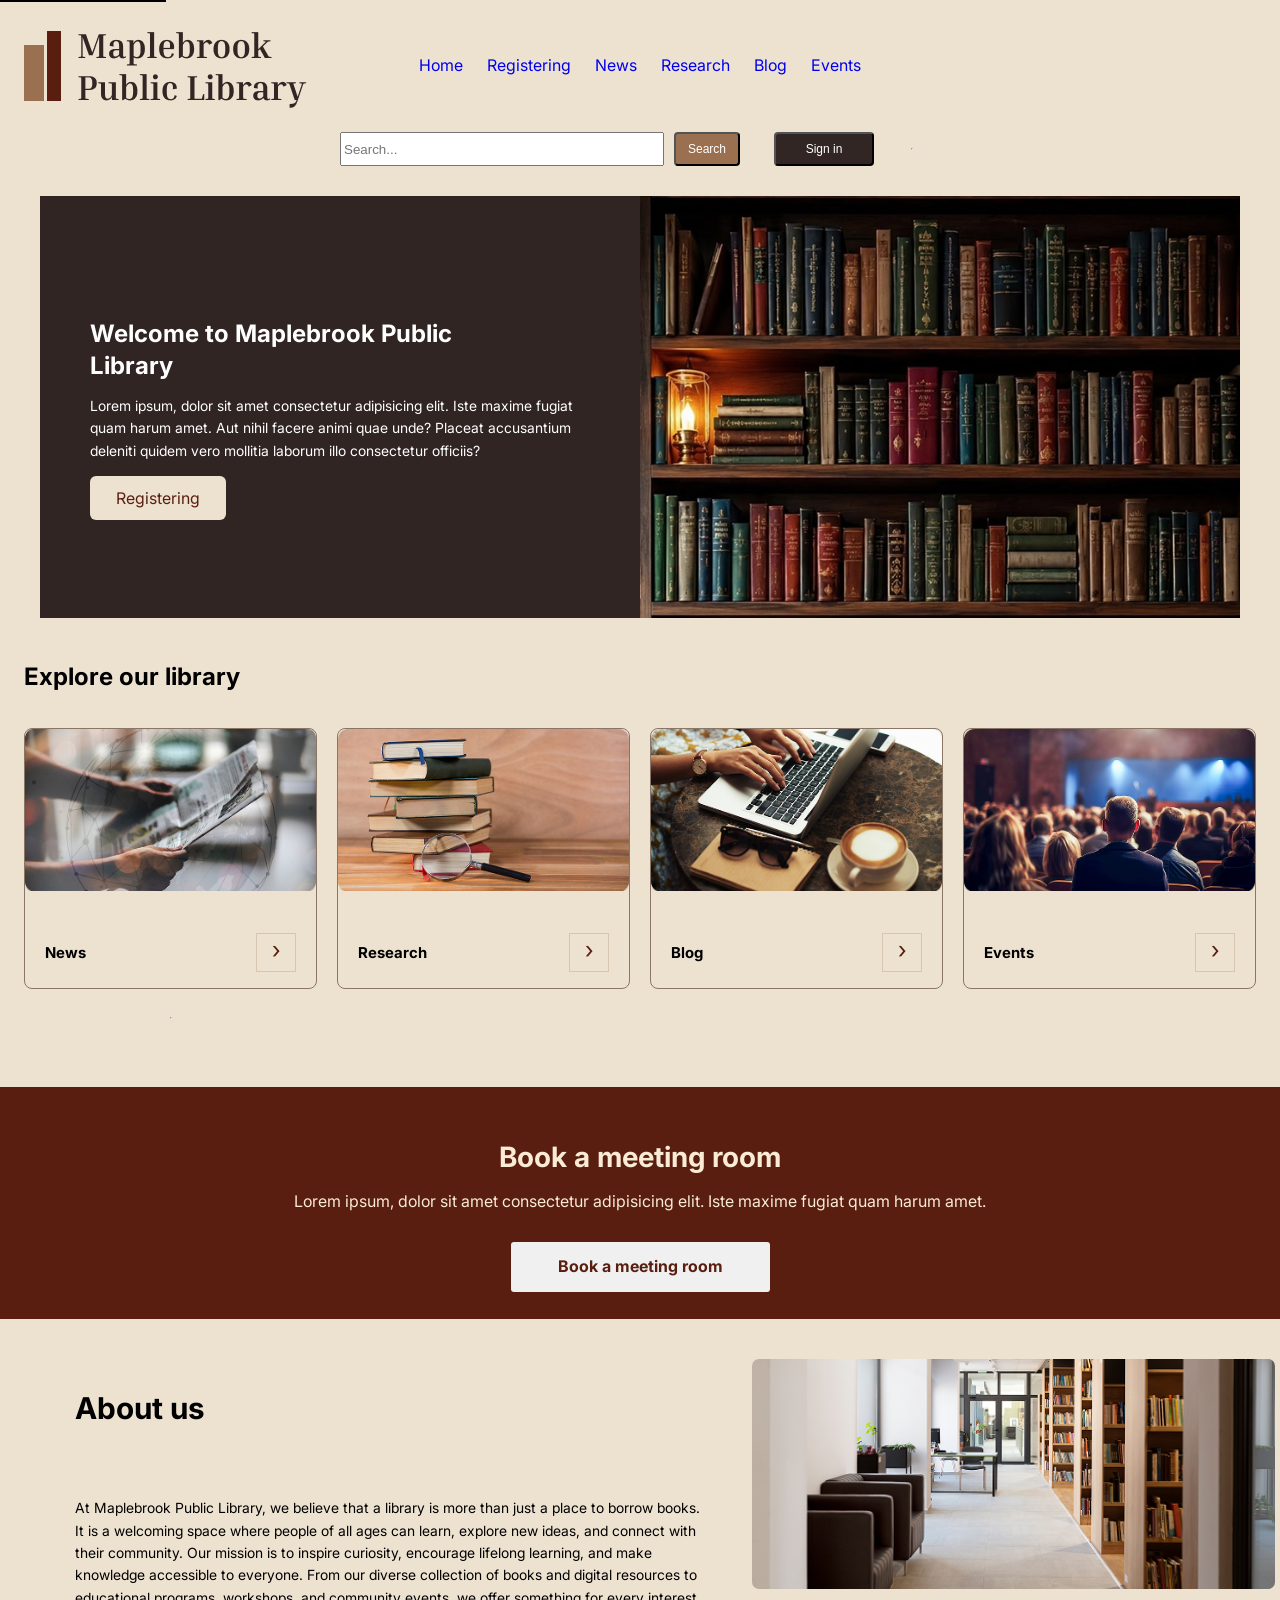
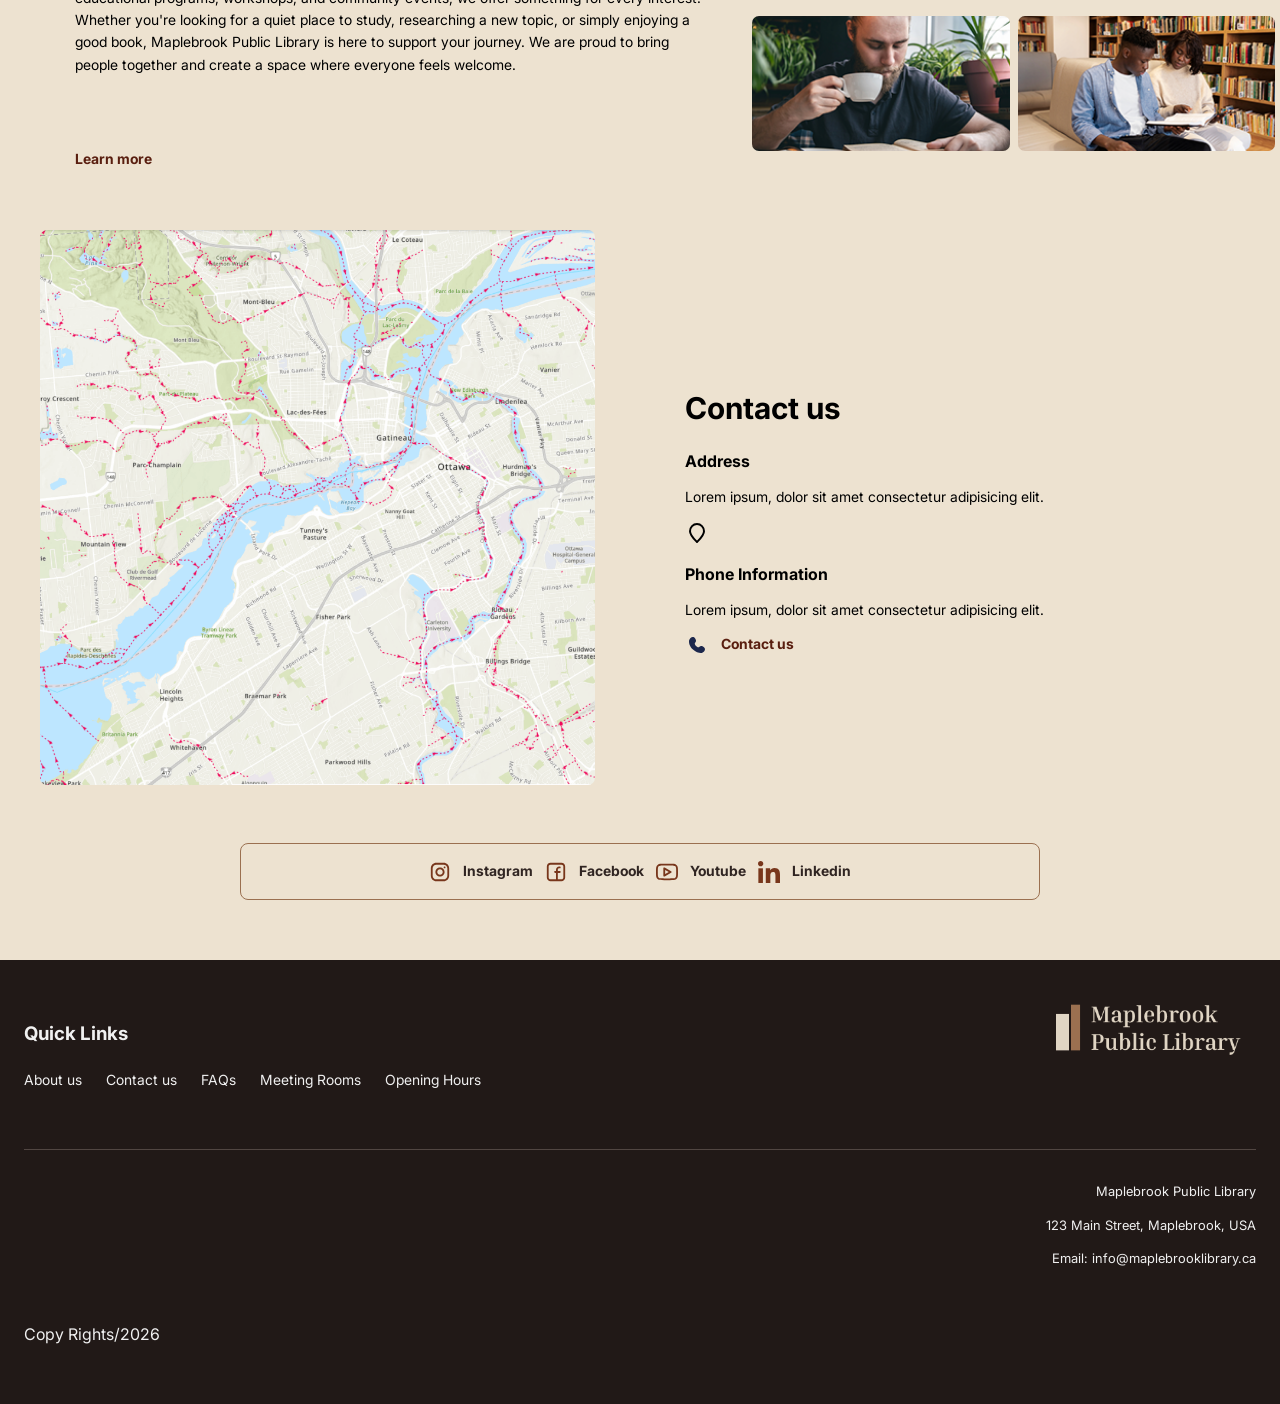
==== index.html @ 99ba3937 "all" ====
<!DOCTYPE html>
<html lang="en">

<head>
  <meta charset="UTF-8">
  <link rel="stylesheet" href="./styles.css">
  <meta name="viewport" content="width=device-width, initial-scale=1.0">
  <meta name="description"
    content="Discover Maplebrook Public Library, your place to explore books, digital resources, community events, and learning opportunities for readers of all ages.">
  <title>Books & Community Resources | Maplebrook Public Library</title>
  <link rel="canonical"
        href="https://kimia-sm.github.io/Week-10/">
</head>

<body>
  <a href="#main" class="skip-link">Skip to main content</a>

  <!-- Header -->
  <header class="site-header">
    <img src="Images/LOGO.png" alt="Maplebrook Public Library Logo">

    <!-- Main Navigation -->

    <nav class="main-nav" aria-label="Main">
      <ul>
        <li><a href="index.html" class="active">Home</a></li>
        <li><a href="Registering.html">Registering</a></li>
        <li><a href="News.html">News</a></li>
        <li><a href="Researches.html">Research</a></li>
        <li><a href="Blog.html">Blog</a></li>
        <li><a href="Events.html">Events</a></li>
      </ul>
    </nav>
  </header>
  <div class="search-container">
    <search class="search-bar">
      <input type="text" placeholder="Search...">
      <button type="submit" class="search-button">Search</button>
    </search>
    <button class="log-in-button" onclick="window.location.href='Login.html'">Sign in</button>
    <hr>
  </div>

  <!-- Main Content -->
  <main id="main">

    <!-- Hero Section -->
    <div class="hero">
      <div class="hero-copy">
        <h1>Welcome to Maplebrook Public Library</h1>
        <p>Lorem ipsum, dolor sit amet consectetur adipisicing elit. Iste maxime fugiat quam harum amet. Aut nihil
          facere animi quae unde? Placeat accusantium deleniti quidem vero mollitia laborum illo consectetur officiis?
        </p>
        <a class="register-link" href="Registering.html">Registering</a>
      </div>
      <img src="Images/HeroImage.png" class="hero-image"
        alt="Interior of Maplebrook Public Library with shelves of books" width="600" height="400">
    </div>

    <!-- Featured Content -->
    <section>
      <h2 class="featured-content">Explore our library</h2>
      <div class="card">
        <div class="card-container">
          <img src="Images/News.png" alt="Reading a newspaper" width="250" height="150">
          <br>
          <a href="News.html">News</a>
        </div>
        <div class="card-container">
          <img src="Images/Researches.png" alt="Several books for reading" width="250" height="150">
          <br>
          <a href="Researches.html">Research</a>
        </div>
        <div class="card-container">
          <img src="Images/Blog.png" alt="Typing on a laptop" width="250" height="150">
          <br>
          <a href="Blog.html">Blog</a>
        </div>
        <div class="card-container">
          <img src="Images/Events.png" alt="An event room with chairs and a projector" width="250" height="150">
          <br>
          <a href="Events.html">Events</a>
        </div>
        <hr>
      </div>
    </section>

    <!-- Meeting Room Booking -->
    <section class="meeting-room">
      <h2>
        Book a meeting room
      </h2>
      <p>Lorem ipsum, dolor sit amet consectetur adipisicing elit. Iste maxime fugiat quam harum amet.</p>
      <a class="booking" href="Events.html">Book a meeting room</a>

    </section>

    <!-- About us -->
    <section class="about-section">
      <div class="about-copy">
        <h2>
          About us
        </h2>
        <br>
        <p>At Maplebrook Public Library, we believe that a library is more than just a place to borrow books. It is a
          welcoming space where people of all ages can learn, explore new ideas, and connect with their community.

          Our mission is to inspire curiosity, encourage lifelong learning, and make knowledge accessible to everyone.
          From our diverse collection of books and digital resources to educational programs, workshops, and community
          events, we offer something for every interest.

          Whether you're looking for a quiet place to study, researching a new topic, or simply enjoying a good book,
          Maplebrook Public Library is here to support your journey. We are proud to bring people together and create a
          space where everyone feels welcome.</p>
        <br>
        <a class="register-link" href="About-us.html">Learn more</a>
      </div>
      <div class="about-photos">
        <img src="Images/Aboutus1.png" alt="The corridor of the library" width="300" height="200">
        <img src="Images/Aboutus2.png" alt="A man reading a book with a cup of coffee" width="300" height="200">
        <img src="Images/Aboutus3.png" alt="Group study section of the library" width="300" height="200">
      </div>
    </section>

    <!-- Contact us -->
    <section class="contact-section">
      <div class="contact-map">
        <img src="Images/Map.picture.png" alt="Map of the library location">
      </div>
      <div class="contact-copy">
        <h2>Contact us</h2>
        <h3>Address</h3>
        <p>Lorem ipsum, dolor sit amet consectetur adipisicing elit.</p>
        <a class="register-link" href="https://www.google.ca/maps" target="_blank">
          <img src="Icons/location-pin-alt-svgrepo-com.svg" alt="Location icon">
        </a>
        <h3>Phone Information</h3>
        <p>Lorem ipsum, dolor sit amet consectetur adipisicing elit.</p>
        <img src="Icons/phone-rounded-svgrepo-com.svg" alt="Phone icon">
        <a class="register-link" href="tel:437-456-7890">Contact us</a>
      </div>
    </section>

    <!-- Social Media -->
    <div class="social-nav">
      <img src="Icons/instagram-svgrepo-com.svg" alt="Instagram icon" width="24" height="24">
      <a href="https://www.instagram.com">Instagram</a>
      <img src="Icons/facebook-svgrepo-com.svg" alt="Facebook icon" width="24" height="24">
      <a href="https://www.facebook.com">Facebook </a>
      <img src="Icons/youtube-svgrepo-com.svg" alt="Youtube icon" width="24" height="24">
      <a href="https://www.youtube.com">Youtube </a>
      <img src="Icons/linkedin-logo-svgrepo-com.svg" alt="Linkedin icon" width="24" height="24">
      <a href="https://www.linkedin.com">Linkedin </a>
    </div>

  </main>

  <!-- main footer -->
  <footer class="site-footer">
    <div class="footer-brand">
      <img src="Images/Logo-Footer.png" alt="Maplebrook Public Library Logo" width="200" height="50">
    </div>
    <div class="footer-legal">
      <p>Maplebrook Public Library</p>
      <p>123 Main Street, Maplebrook, USA</p>
      <p>Email: info@maplebrooklibrary.ca</p>
    </div>
    <nav aria-label="Footer">
      <h3>Quick Links</h3>
      <ul>
        <li><a href="About-us.html">About us</a></li>
        <li><a href="Contact-us.html">Contact us</a></li>
        <li><a href="FAQ.html">FAQs</a></li>
        <li><a href="Events.html">Meeting Rooms</a></li>
        <li><a href="Registering.html">Opening Hours</a></li>
      </ul>
    </nav>
    <p>Copy Rights/2026</p>
  </footer>
</body>

</html>
---- styles.css ----
main { grid-area: main; min-width: 0; }
:root { --container: 1200px; --gutter: 24px; --gap: 24px; --cream: #f0f0f0; --burgundy: #591e0f; --sand: #d6c6b0; --page-bg: #EDE2D0;}
* {
  box-sizing: border-box;
}
@font-face {
  font-family: 'Inter';
  src: url('./Fonts/Inter_18pt-Regular.ttf') format('woff2');
  font-weight: 400;
  font-style: normal;
}

@font-face {
  font-family: 'Inter';
  src: url('./Fonts/Inter_18pt-Bold.ttf') format('woff2');
  font-weight: 700;
  font-style: normal;
}

body {
  margin: 0;
  background-color: var(--page-bg);
  font-family: 'Inter', Arial, sans-serif;
  line-height: 1.6;

}

img {
  max-width: 100%;
  height: auto;
}
.hero, .gallery-section, .about-section, .contact-section { width: min(calc(100% - 2 * var(--gutter)), var(--container)); margin-inline: auto; }
body { background-color: var(--page-bg); }

.site-header {
  display: flex;
  flex-direction: column;
  align-items: center;
  gap: 20px;
  padding: 24px;
  margin: 0;
}

.skip-link {
  position: absolute;
  top: -40px;
  left: 0;
  background: #000;
  color: #fff;
  padding: 8px;
  z-index: 100;
}

.main-nav ul {
  display: flex;
  flex-direction: column;
  flex-wrap: wrap;
  justify-content: center;
  gap: 12px;
  padding: 0;
  margin: 0;
  list-style: none;
  text-align: center;
  text-decoration: none;
  
}

.main-nav ul a {
  text-decoration: none;
}

.search-container {
  display: flex;
  justify-content: center;
  align-items: center;
  gap: 10px;
  margin: 10px 24px 30px 24px;
}
.search-bar {
  display: flex;
  width: 100%;
  max-width: 400px;
  gap: 10px;
  margin: 0;
}

.search-bar input {
  min-width: 0;
  flex: 1;
}
.search-button { display: inline-block; padding: 8px 12px; border-radius: 4px; background: #9B7050; color: #ffff; font-size: 12px; cursor: pointer; }
.search-button:hover { background-color: #312624; color: #f0f0f0; }
.log-in-button { padding: 8px 24px; display: inline-block; border-radius: 4px; background: #312624; color: #ffff; font-size: 12px; cursor: pointer; min-width: 100px; }
.log-in-button:hover { background-color: #9B7050; color: #f0f0f0;}

.hero {
  display: grid;
  grid-template-columns: minmax(0, 1fr);
  gap: 0;
  background: #302522;
  color:#fff;
  border-radius: 12px;
  overflow: hidden;
}

.hero-copy {
  padding: 28px 24px;
}

.hero h1 {
  font-size: 1.5rem;
  line-height: 1.3;
  max-width: 440px;
  margin-bottom: 14px;
}

.hero p {
  font-size: 0.875rem;
  line-height: 1.6;
  margin-bottom: 24px;
}

.hero .register-link {
  margin-left: 0;
  background-color:#EDE2D0;
  color: #591E0F;
  padding: 12px 26px;
  border-radius: 6px;
  text-decoration: none;
}

.hero .register-link:hover {
  background-color: #9B7050;
  color: #EDE2D0;
}

.hero-image {
  width: 100%;
  height: 240px;
  min-height: 0;
  object-fit: cover;
  
}

@media (min-width: 900px) {
  .site-header {
    display: grid;
    grid-template-columns: 1fr auto 1fr;
    align-items: center;
  }

  .main-nav {
    grid-column: 2;
    justify-self: center;
  }

  .main-nav ul {
    gap: 24px;
    flex-direction: row;
  }

 .search-bar {
    max-width: 400px;
    margin-right: 24px;
    
  }

  .search-container {
    width: min(600px, 100% - 48px);
    margin: 0 auto 30px;
  }

  .hero {
    width: 100%;
    border-radius: 0;
    max-width: 1200px;
  }
}


@media (min-width: 800px) {
  .hero {
    grid-template-columns: 1fr 1fr;
  }

  .hero-copy {
    align-self: center;
    padding: 50px;
  }

  .hero-image {
    height: 100%;
    min-height: 340px;
  }
}


.featured-content { margin: 40px 24px 20px; padding: 0; }
.card {
  display: grid;
  grid-template-columns: 1fr;
  gap: 20px;
  margin-top: 32px;
  margin-bottom: 60px;
  margin-left: 24px;
  margin-right: 24px;
}

.card-container {
  display: grid;
  grid-template-columns: 1fr auto;
  grid-template-rows: auto auto;
  align-items: center;
  overflow: hidden;
  border: 1px solid #8a7667;
  border-radius: 8px;
}
.card-container:hover {
  background-color: #ffffff;
}

.card-container > img { width: 100%; aspect-ratio: 1.8; object-fit: cover; grid-column: 1 / -1; }
.card-container a {
  grid-column: 1 / -1;
  display: flex;
  justify-content: space-between;
  align-items: center;
  padding: 16px 20px;
  color: black;
  font: 600 15px/1.3 'Inter', sans-serif;
  text-decoration: none;
}
.card-container a::after {
  content: '›';
  color: #591e0f;
  border: 1px solid #d6c6b0;
  width: 24px;
  height: 24px;
  display: grid;
  place-items: center;
  font-size: 23px;
  font-weight: 400;
  padding: 0.1em 0.3em 0.5em 0.3em;
}
/* Mobile: 1 column */
.card {
  grid-template-columns: 1fr;
}

/* Medium screens: 2 columns */
@media (min-width: 600px) {
  .card {
    grid-template-columns: repeat(2, 1fr);
  }
}

/* Large screens: 4 columns */
@media (min-width: 1000px) {
  .card {
    grid-template-columns: repeat(4, 1fr);
  }
}

.meeting-room { padding-top:24px; padding-bottom: 24px; background: #591E0F; color: var(--cream); text-align: center; }
.meeting-room h2 { font-size: 28px; margin-bottom: 10px; color:antiquewhite}
.meeting-room p { font-size: 16px; max-width: 800px; margin: 0 auto 24px; color:antiquewhite} 
.booking {background-color:#f0f0f0; color: #591E0F; display: inline-block; border: 3px solid #591E0F; outline:#fff; border-radius: 6px; padding: 12px 26px; min-width: 265px; font-weight: 600; font-size: 16px; text-decoration:none;}
.booking:hover {background-color:#9B7050; color: #f0f0f0; border: 3px solid #591E0F;  border-radius: 6px; padding: 12px 26px; min-width: 265px; font-weight: 600; font-size: 16px; text-decoration:none;}

.about-section {
  display: grid;
  grid-template-columns: minmax(0, 1fr);
  grid-template-areas:
    "about-copy"
    "about-photos";
  gap: 30px;
  margin: 40px 24px;
}
.about-copy { display: grid; grid-area: about-copy; gap: 4px;}
.about-photos img:first-child {
  grid-column: 1 / -1;
}
.about-copy h2, .contact-copy h2 { font-size: 30px; margin-bottom: 18px; }
.about-copy p { font-size: 14px; line-height: 1.6; max-width: 100%; }
.about-copy a { display: inline-block; color: var(--burgundy); margin-top: 24px; font-size: 14px; font-weight: 600; text-decoration: none; }
.about-copy a:hover { text-decoration: underline; }
.about-photos { grid-area: about-photos; display: grid; grid-template-columns: repeat(2, minmax(0, 1fr)); gap: 8px; }
.about-photos img { width: 100%; height: 135px; object-fit: cover; border-radius: 7px; }
.about-photos :hover { filter: brightness(0.8); }
.about-photos img:first-child { grid-column: span 2; height: 230px; }
@media (min-width: 800px) {
  .about-section {
    grid-template-columns: minmax(0, 1.2fr) minmax(0, 1fr);
    grid-template-areas: "about-copy about-photos";
    gap: 50px;
    margin: 40px 75px 60px 75px;
  }
}

.contact-section { display: grid; grid-template-columns: 1fr 1fr; grid-template-areas: 'map contact-copy'; gap: clamp(30px, 7vw, 90px); align-items: center; margin-bottom: 58px; }
.contact-map {
  grid-area: map;
  margin-left: 0;
  width: 100%;
}
.contact-map img {
  display: block;
  width: 100%;
  height: auto;
  border-radius: 7px;
}
.contact-copy { grid-area: contact-copy; }
.contact-copy h3 { font: 600 16px/1.4 'Inter', sans-serif; margin: 18px 0 7px; }
.contact-copy p { font-size: 14px; color: black; margin-bottom: 10px; }
.contact-copy img { color:#591E0F; width: 24px; height: 24px; object-fit: contain; margin-right: 8px; vertical-align: middle; }
.contact-copy a { color: #591E0F; text-decoration: none; font-size: 14px; font-weight: 600; }
.contact-copy a:hover { text-decoration: underline; }

@media (min-width: 800px) {
  .contact-section {
    grid-template-columns: 1fr 1fr;
    grid-template-areas: "map contact-copy";
  }
}

.social-nav {
  width: min(calc(100% - 48px), 800px);
  margin: 0 auto 60px;
  padding: 16px;
  display: flex;
  flex-wrap: wrap;
  justify-content: center;
  align-items: center;
  gap: 12px;
  border-radius: 8px;
  border: 1px solid #9B7050;
}
.social-nav ul { color: #302522; display: flex; flex-wrap: wrap; justify-content: space-around; gap: 16px; padding: 0; margin: 0; list-style: none; }
.social-nav a { color: #302522; text-decoration: none; display: inline-flex; align-items: center; gap: 9px; font-size: 14px; font-weight: 600; }
.social-nav img {  width: 22px; height: 22px; object-fit: contain; color: var(--burgundy); filter: brightness(0) saturate(100%) invert(26%) sepia(56%) saturate(807%) hue-rotate(334deg) brightness(83%) contrast(94%); }


.site-footer {
  display: grid;
  grid-template-columns: 1fr;
  grid-template-areas:
    "brand"
    "links"
    "legal";
  gap: 24px;
  padding: 40px 24px;
  background: #211917;
  color: var(--cream);
}

.site-footer nav { grid-area: links; }
.site-footer nav ul { display: flex; flex-wrap: wrap; max-width: 520px; gap: 14px 24px; padding: 0; margin: 0; list-style: none; }
.site-footer nav a { font-size: 14px; color: var(--cream); text-decoration: none; }
.footer-brand { grid-area: brand; font: 700 23px/1.2 'Inria Serif', serif; }
.footer-legal { grid-area: legal; border-top: 1px solid #514642; padding-top: 18px; margin-top: 32px; font-size: 13px; text-align: right; }


@media (min-width: 800px) {
  .site-footer {
    grid-template-columns: 1fr auto;
    grid-template-areas:
      "links brand"
      "legal legal";
  }
}
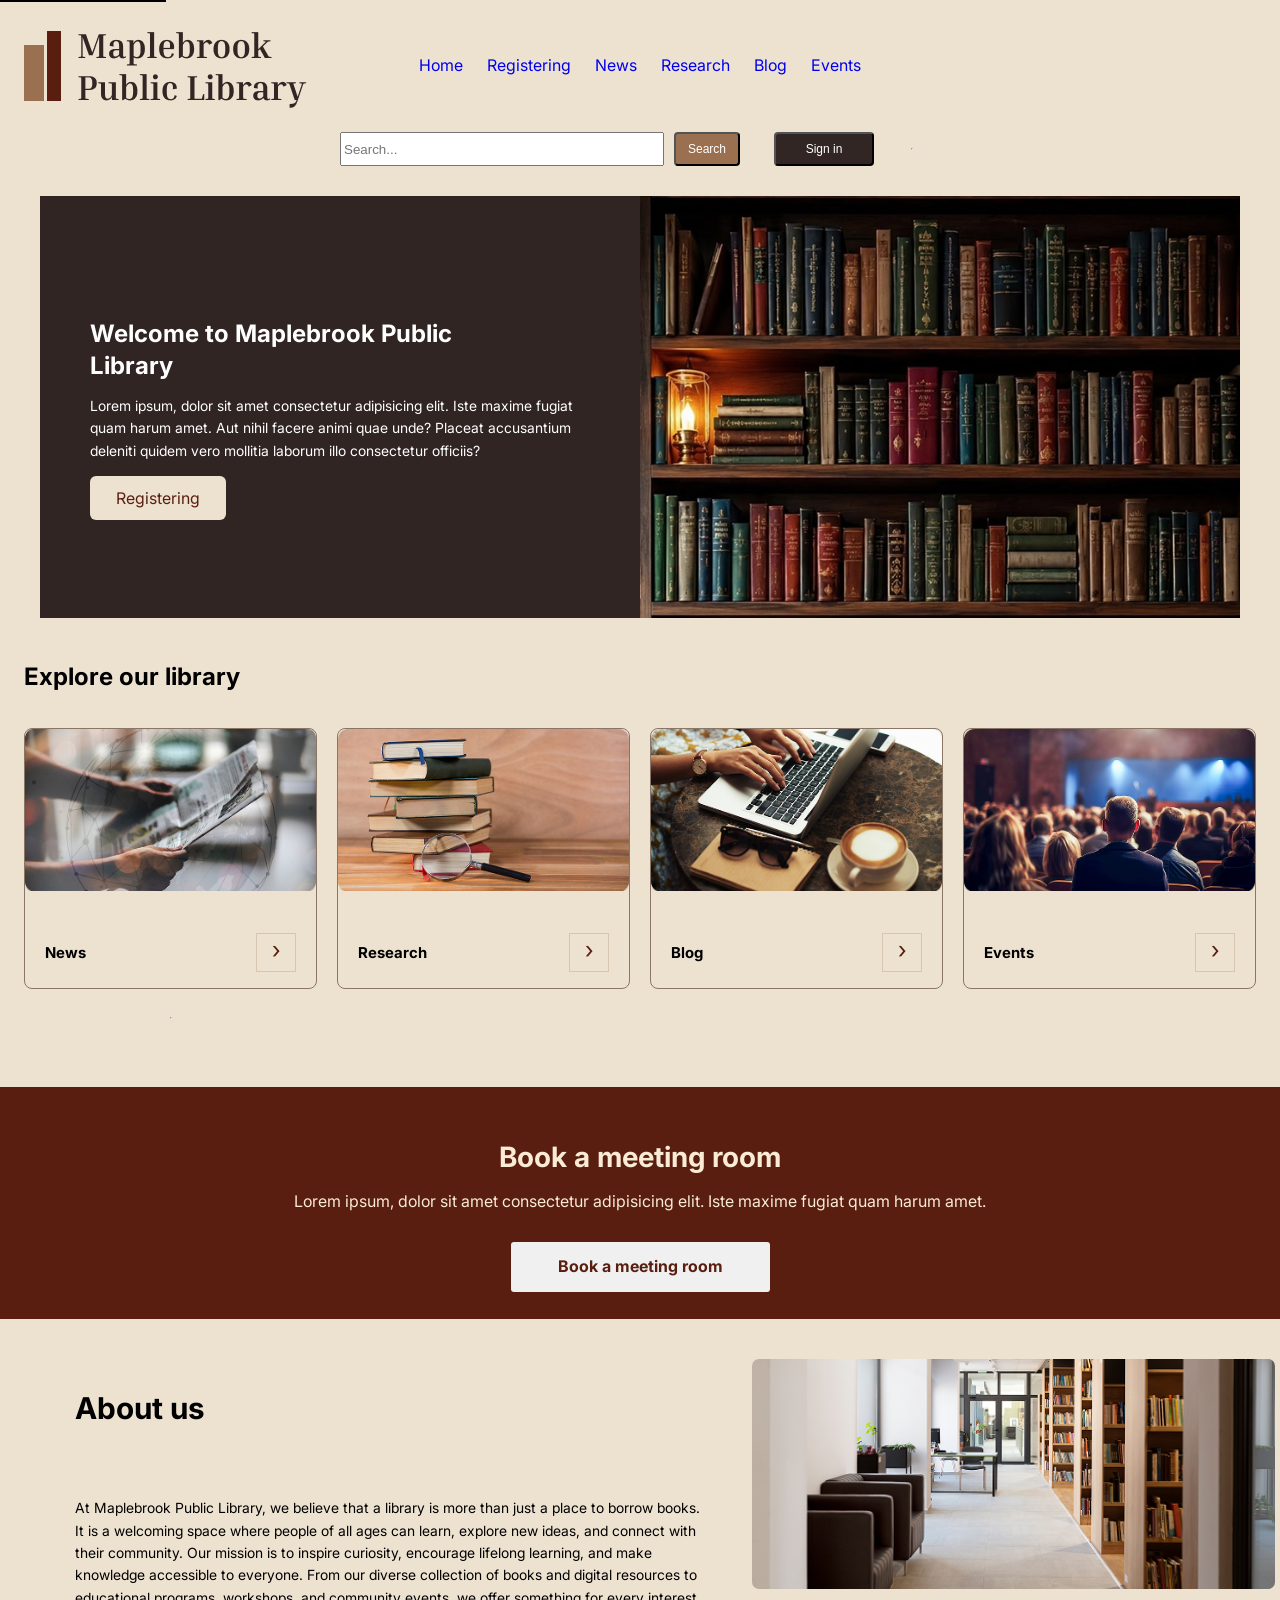
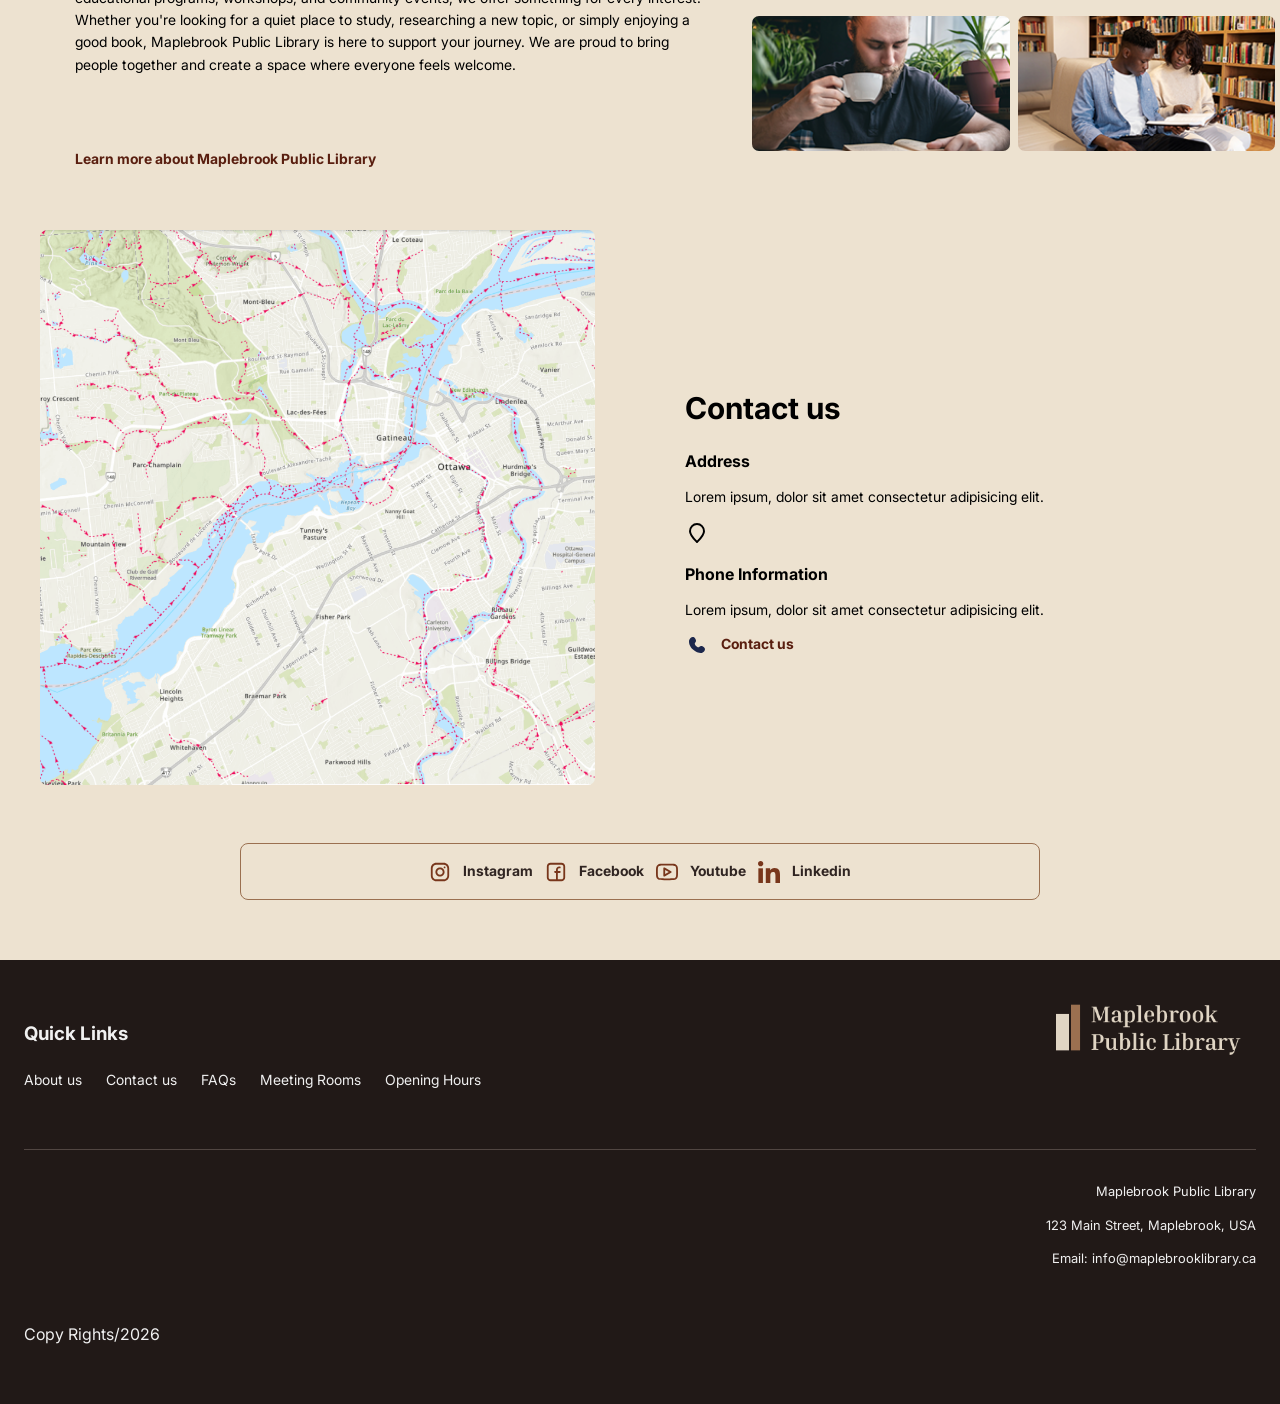
==== commit 078303b5: "lighthouse" ====
--- a/index.html
+++ b/index.html
@@ -1,5 +1,15 @@
 <!DOCTYPE html>
 <html lang="en">
+<!-- Structured Data: Library -->
+<script type="application/ld+json">
+{
+  "@context": "https://schema.org",
+  "@type": "Library",
+  "name": "Maplebrook Public Library",
+  "url": "https://kimia-sm.github.io/Week-11/",
+  "description": "Explore books, digital resources, community events, and learning opportunities at Maplebrook Public Library."
+}
+</script>
 
 <head>
   <meta charset="UTF-8">
@@ -8,8 +18,13 @@
   <meta name="description"
     content="Discover Maplebrook Public Library, your place to explore books, digital resources, community events, and learning opportunities for readers of all ages.">
   <title>Books & Community Resources | Maplebrook Public Library</title>
-  <link rel="canonical"
-        href="https://kimia-sm.github.io/Week-10/">
+  <link rel="canonical" href="https://kimia-sm.github.io/Week-11/">
+  <meta property="og:title" content="Maplebrook Public Library">
+  <meta property="og:description"
+    content="The place to explore books, digital resources, community events, and learning opportunities">
+  <meta property="og:image" content="https://kimia-sm.github.io/Week-11/Images/HeroImage.png">
+  <meta property="og:url" content="https://kimia-sm.github.io/Week-11/">
+  <meta property="og:type" content="website">
 </head>
 
 <body>
@@ -113,7 +128,7 @@
           Maplebrook Public Library is here to support your journey. We are proud to bring people together and create a
           space where everyone feels welcome.</p>
         <br>
-        <a class="register-link" href="About-us.html">Learn more</a>
+        <a class="register-link" href="About-us.html">Learn more about Maplebrook Public Library</a>
       </div>
       <div class="about-photos">
         <img src="Images/Aboutus1.png" alt="The corridor of the library" width="300" height="200">
@@ -131,13 +146,14 @@
         <h2>Contact us</h2>
         <h3>Address</h3>
         <p>Lorem ipsum, dolor sit amet consectetur adipisicing elit.</p>
-        <a class="register-link" href="https://www.google.ca/maps" target="_blank">
-          <img src="Icons/location-pin-alt-svgrepo-com.svg" alt="Location icon">
+        <a class="register-link" href="https://www.google.ca/maps" target="_blank" rel="noopener noreferrer"
+          aria-label="Find Maplebrook Public Library on Google Maps">
+          <img src="Icons/location-pin-alt-svgrepo-com.svg" alt="">
         </a>
         <h3>Phone Information</h3>
         <p>Lorem ipsum, dolor sit amet consectetur adipisicing elit.</p>
         <img src="Icons/phone-rounded-svgrepo-com.svg" alt="Phone icon">
-        <a class="register-link" href="tel:437-456-7890">Contact us</a>
+        <a class="register-link" href="tel:437-456-7890" aria-label="Call Maplebrook Public Library">Contact us</a>
       </div>
     </section>
 
